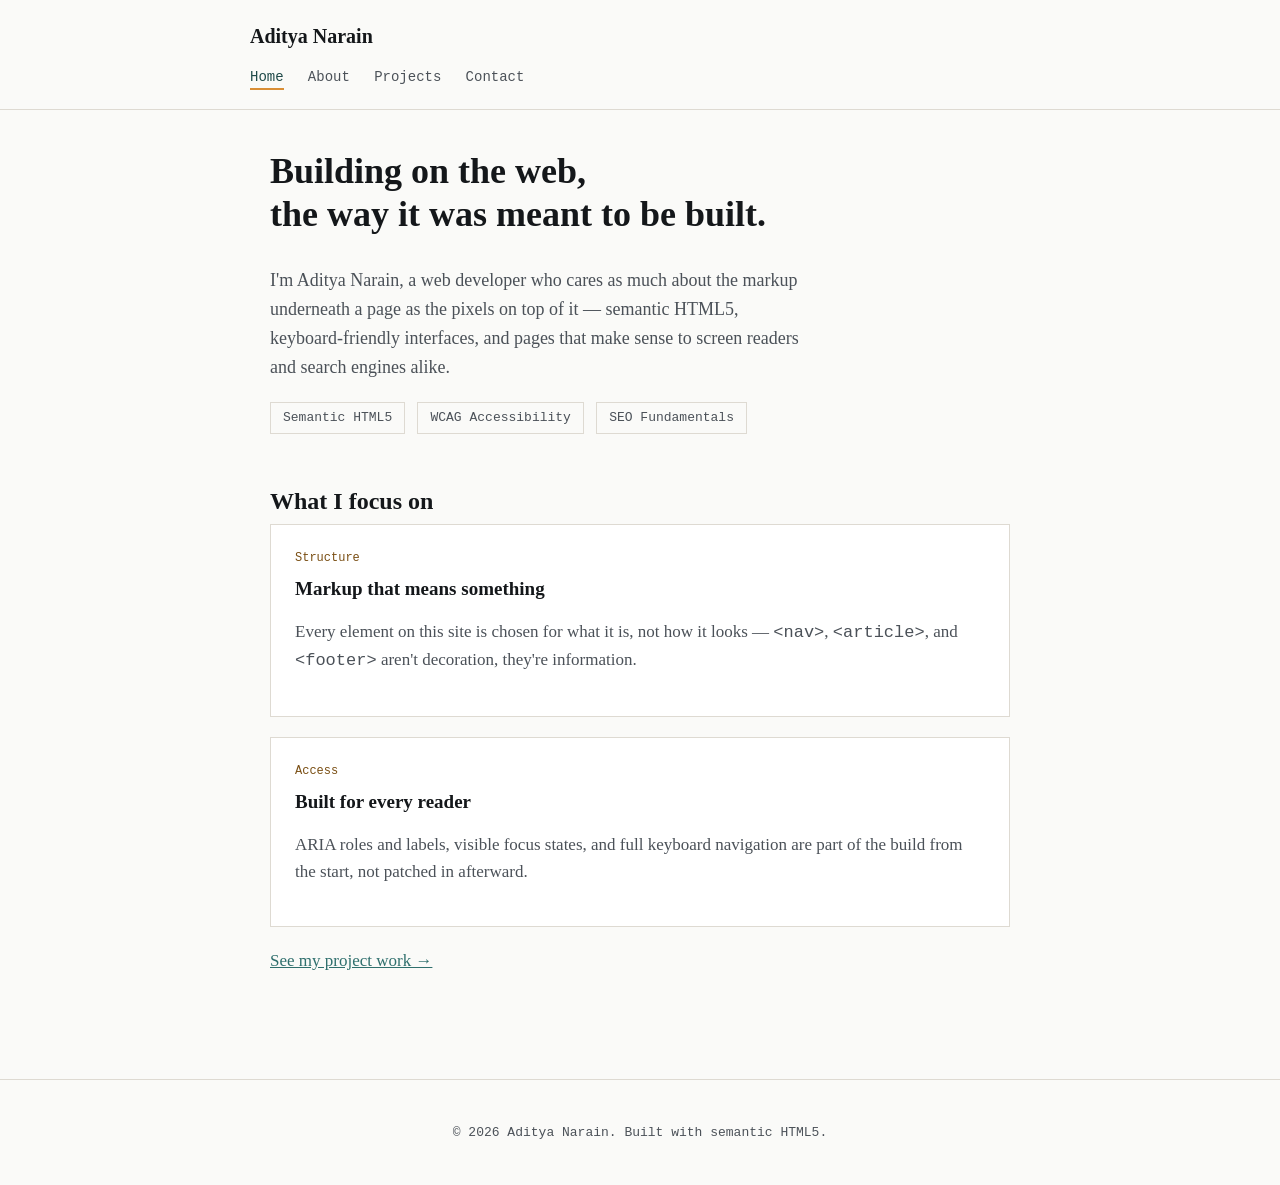
==== index.html @ f95b0f04 "Add files via upload" ====
<!DOCTYPE html>
<html lang="en">
<head>
  <meta charset="UTF-8">
  <meta name="viewport" content="width=device-width, initial-scale=1.0">

  <!-- SEO meta tags -->
  <title>Aditya Narain — Web Developer Portfolio</title>
  <meta name="description" content="Portfolio of Aditya Narain, a web developer focused on semantic, accessible HTML5 and clean front-end engineering.">
  <meta name="author" content="Aditya Narain">
  <meta name="keywords" content="Aditya Narain, web developer, front-end developer, HTML5, accessibility, portfolio">
  <link rel="canonical" href="https://example.com/index.html">

  <!-- Open Graph / social preview -->
  <meta property="og:type" content="website">
  <meta property="og:title" content="Aditya Narain — Web Developer Portfolio">
  <meta property="og:description" content="Semantic, accessible, SEO-conscious front-end work by Aditya Narain.">
  <meta property="og:url" content="https://example.com/index.html">
  <meta name="twitter:card" content="summary">

  <link rel="stylesheet" href="styles.css">
</head>
<body>

  <a class="skip-link" href="#main-content">Skip to main content</a>

  <!-- <header> -->
  <header class="site-header">
    <div class="header-inner">
      <a href="index.html" class="brand">Aditya Narain</a>
      <nav class="main-nav" aria-label="Primary">
        <ul>
          <li><a href="index.html" aria-current="page">Home</a></li>
          <li><a href="about.html">About</a></li>
          <li><a href="projects.html">Projects</a></li>
          <li><a href="contact.html">Contact</a></li>
        </ul>
      </nav>
    </div>
  </header>

  <!-- <main> -->
  <main id="main-content">

    <!-- <section> hero -->
    <section class="hero" aria-labelledby="hero-heading">
      <h1 id="hero-heading">Building on the web,<br>the way it was meant to be built.</h1>
      <p class="lede">I'm Aditya Narain, a web developer who cares as much about the markup underneath a page as the pixels on top of it — semantic HTML5, keyboard-friendly interfaces, and pages that make sense to screen readers and search engines alike.</p>
      <div class="hero-tags" aria-hidden="true">
        <span class="pill">Semantic HTML5</span>
        <span class="pill">WCAG Accessibility</span>
        <span class="pill">SEO Fundamentals</span>
      </div>
    </section>

    <!-- <section> featured work -->
    <section aria-labelledby="work-heading">
      <h2 id="work-heading">What I focus on</h2>
      <div class="card-grid">
        <article class="card">
          <span class="meta">Structure</span>
          <h3>Markup that means something</h3>
          <p>Every element on this site is chosen for what it is, not how it looks — <code>&lt;nav&gt;</code>, <code>&lt;article&gt;</code>, and <code>&lt;footer&gt;</code> aren't decoration, they're information.</p>
        </article>
        <article class="card">
          <span class="meta">Access</span>
          <h3>Built for every reader</h3>
          <p>ARIA roles and labels, visible focus states, and full keyboard navigation are part of the build from the start, not patched in afterward.</p>
        </article>
      </div>
      <p><a href="projects.html">See my project work →</a></p>
    </section>

  </main>

  <!-- <footer> -->
  <footer class="site-footer">
    <p>© 2026 Aditya Narain. Built with semantic HTML5.</p>
  </footer>

</body>
</html>
---- styles.css ----
* {
  box-sizing: border-box;
}

body {
  margin: 0;
  background: #fafaf8;
  color: #14171a;
  font-family: Georgia, "Times New Roman", serif;
  font-size: 17px;
  line-height: 1.6;
}

.skip-link {
  position: absolute;
  left: -999px;
  top: 0;
  background: #14171a;
  color: #fafaf8;
  padding: 12px 20px;
  z-index: 100;
}
.skip-link:focus {
  left: 0;
}

a:focus,
button:focus,
input:focus,
textarea:focus {
  outline: 3px solid #d98e36;
  outline-offset: 2px;
}

.site-header {
  border-bottom: 1px solid #dedad2;
  padding: 20px;
}

.header-inner {
  max-width: 780px;
  margin: 0 auto;
}

.brand {
  font-family: Georgia, serif;
  font-weight: bold;
  font-size: 20px;
  color: #14171a;
  text-decoration: none;
}

.main-nav {
  margin-top: 10px;
}

.main-nav ul {
  list-style: none;
  margin: 0;
  padding: 0;
}

.main-nav li {
  display: inline-block;
  margin-right: 20px;
}

.main-nav a {
  font-family: "Courier New", monospace;
  font-size: 14px;
  text-decoration: none;
  color: #4b5158;
  padding-bottom: 3px;
  border-bottom: 2px solid transparent;
}

.main-nav a:hover,
.main-nav a[aria-current="page"] {
  color: #1f4a49;
  border-bottom-color: #d98e36;
}

main {
  max-width: 780px;
  margin: 0 auto;
  padding: 40px 20px 60px;
}

section {
  margin-bottom: 45px;
}

h1, h2, h3 {
  font-family: Georgia, serif;
  line-height: 1.2;
  margin-top: 0;
}

h1 { font-size: 36px; }
h2 { font-size: 24px; margin-bottom: 8px; }
h3 { font-size: 19px; }

p { color: #4b5158; }

a { color: #2f6f6d; }
a:hover { color: #1f4a49; }

.hero p.lede {
  font-size: 18px;
  max-width: 60ch;
}

.hero-tags {
  margin-top: 20px;
}

.pill {
  display: inline-block;
  font-family: "Courier New", monospace;
  font-size: 13px;
  border: 1px solid #dedad2;
  padding: 5px 12px;
  margin-right: 8px;
  margin-bottom: 8px;
  color: #4b5158;
}

article.card {
  border: 1px solid #dedad2;
  padding: 24px;
  background: white;
  margin-bottom: 20px;
}

article.card h3 {
  margin-bottom: 6px;
}

article.card .meta {
  font-family: "Courier New", monospace;
  font-size: 12px;
  color: #7a4f14;
  margin-bottom: 10px;
  display: block;
}

.btn {
  display: inline-block;
  font-family: "Courier New", monospace;
  font-size: 15px;
  background: #14171a;
  color: #fafaf8;
  padding: 12px 22px;
  text-decoration: none;
  border: none;
  cursor: pointer;
}
.btn:hover { background: #1f4a49; }

form {
  max-width: 520px;
}

.field {
  margin-bottom: 20px;
}

label {
  display: block;
  font-family: "Courier New", monospace;
  font-size: 14px;
  color: #14171a;
  margin-bottom: 6px;
}

.required-mark {
  color: #7a4f14;
}

input,
textarea {
  font-family: Georgia, serif;
  font-size: 16px;
  padding: 10px 12px;
  border: 1px solid #dedad2;
  background: white;
  color: #14171a;
  width: 100%;
}

input:focus,
textarea:focus {
  border-color: #d98e36;
}

.hint {
  font-size: 13px;
  color: #4b5158;
  margin-top: 4px;
}

.error-message {
  font-size: 13px;
  color: #a3341d;
  font-family: "Courier New", monospace;
  display: none;
  margin-top: 4px;
}

.field.invalid .error-message {
  display: block;
}

.field.invalid input,
.field.invalid textarea {
  border-color: #a3341d;
}

[role="status"] {
  font-family: "Courier New", monospace;
  font-size: 14px;
  padding: 14px 16px;
  margin-top: 10px;
}

[role="status"].success {
  background: #e7f2e8;
  color: #285c33;
  border: 1px solid #b6d9ba;
}

.site-footer {
  border-top: 1px solid #dedad2;
  padding: 30px 20px;
  text-align: center;
  font-family: "Courier New", monospace;
  font-size: 13px;
  color: #4b5158;
}

.site-footer a { color: #4b5158; }
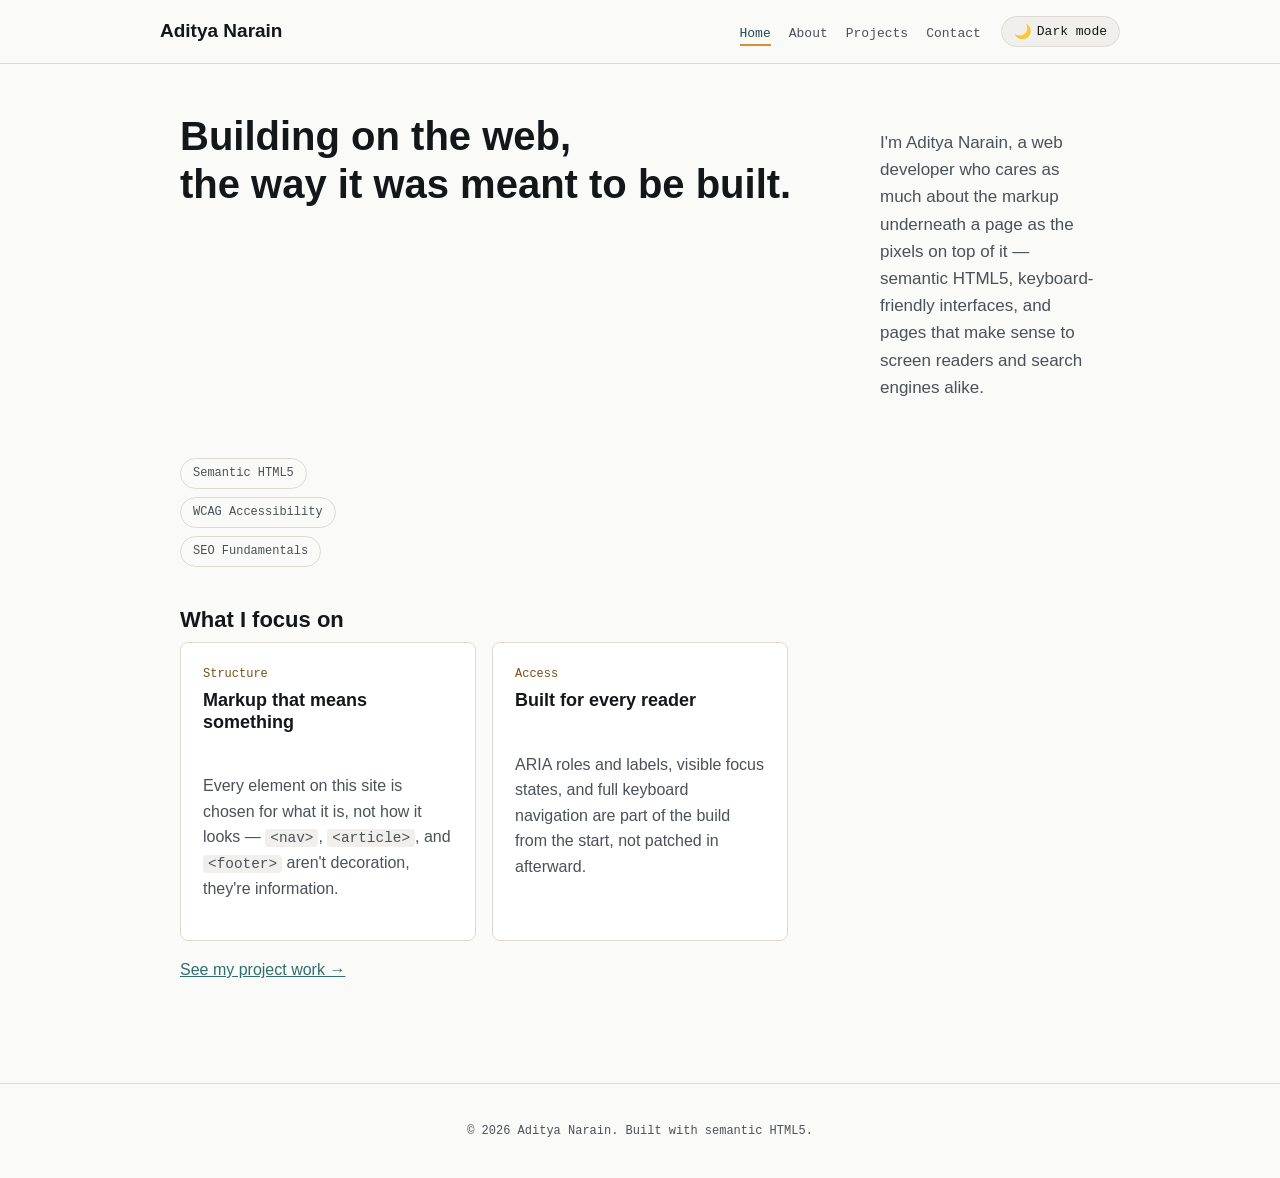
==== commit fe971cc8: "Updated css" ====
--- a/index.html
+++ b/index.html
@@ -9,13 +9,13 @@
   <meta name="description" content="Portfolio of Aditya Narain, a web developer focused on semantic, accessible HTML5 and clean front-end engineering.">
   <meta name="author" content="Aditya Narain">
   <meta name="keywords" content="Aditya Narain, web developer, front-end developer, HTML5, accessibility, portfolio">
-  <link rel="canonical" href="https://example.com/index.html">
+  <link rel="canonical" href="https://aditya-narain17.github.io/aditya-portfolio/index.html">
 
   <!-- Open Graph / social preview -->
   <meta property="og:type" content="website">
   <meta property="og:title" content="Aditya Narain — Web Developer Portfolio">
   <meta property="og:description" content="Semantic, accessible, SEO-conscious front-end work by Aditya Narain.">
-  <meta property="og:url" content="https://example.com/index.html">
+  <meta property="og:url" content="https://aditya-narain17.github.io/aditya-portfolio/index.html">
   <meta name="twitter:card" content="summary">
 
   <link rel="stylesheet" href="styles.css">
@@ -28,14 +28,20 @@
   <header class="site-header">
     <div class="header-inner">
       <a href="index.html" class="brand">Aditya Narain</a>
-      <nav class="main-nav" aria-label="Primary">
-        <ul>
-          <li><a href="index.html" aria-current="page">Home</a></li>
-          <li><a href="about.html">About</a></li>
-          <li><a href="projects.html">Projects</a></li>
-          <li><a href="contact.html">Contact</a></li>
-        </ul>
-      </nav>
+      <div class="header-controls">
+        <nav class="main-nav" aria-label="Primary">
+          <ul>
+            <li><a href="index.html" aria-current="page">Home</a></li>
+            <li><a href="about.html">About</a></li>
+            <li><a href="projects.html">Projects</a></li>
+            <li><a href="contact.html">Contact</a></li>
+          </ul>
+        </nav>
+        <button type="button" id="theme-toggle" class="theme-toggle" aria-pressed="false">
+          <span class="icon" aria-hidden="true">🌙</span>
+          <span class="label">Dark mode</span>
+        </button>
+      </div>
     </div>
   </header>
 
@@ -78,5 +84,6 @@
     <p>© 2026 Aditya Narain. Built with semantic HTML5.</p>
   </footer>
 
+  <script src="theme.js"></script>
 </body>
 </html>
--- a/styles.css
+++ b/styles.css
@@ -2,240 +2,400 @@
   box-sizing: border-box;
 }
 
+/* ---- Theme tokens ---- */
+:root {
+  --bg: #fafaf8;
+  --bg-elevated: #ffffff;
+  --bg-muted: #f0efeb;
+  --ink: #14171a;
+  --ink-soft: #4b5158;
+  --line: #dedad2;
+  --accent: #d98e36;
+  --accent-ink: #7a4f14;
+  --accent-bg: #f6e6cf;
+  --link: #2f6f6d;
+  --link-dark: #1f4a49;
+  --success-bg: #e7f2e8;
+  --success-ink: #285c33;
+  --success-line: #b6d9ba;
+  --error: #a3341d;
+
+  --radius: 8px;
+  --font-body: -apple-system, BlinkMacSystemFont, "Segoe UI", sans-serif;
+  --font-mono: "Courier New", Consolas, monospace;
+
+  color-scheme: light;
+}
+
+[data-theme="dark"] {
+  --bg: #14171a;
+  --bg-elevated: #1e2226;
+  --bg-muted: #23272c;
+  --ink: #f2f0ec;
+  --ink-soft: #b7bcc2;
+  --line: #33383e;
+  --accent: #e8a33d;
+  --accent-ink: #f6c874;
+  --accent-bg: #3a2e15;
+  --link: #6fc2bf;
+  --link-dark: #93d9d6;
+  --success-bg: #16301c;
+  --success-ink: #8fd39a;
+  --success-line: #2b5a35;
+  --error: #e2705a;
+
+  color-scheme: dark;
+}
+
+/* Respect system preference on first visit only —
+   the toggle (via [data-theme]) always wins once set. */
+@media (prefers-color-scheme: dark) {
+  :root:not([data-theme="light"]) {
+    --bg: #14171a;
+    --bg-elevated: #1e2226;
+    --bg-muted: #23272c;
+    --ink: #f2f0ec;
+    --ink-soft: #b7bcc2;
+    --line: #33383e;
+    --accent: #e8a33d;
+    --accent-ink: #f6c874;
+    --accent-bg: #3a2e15;
+    --link: #6fc2bf;
+    --link-dark: #93d9d6;
+    --success-bg: #16301c;
+    --success-ink: #8fd39a;
+    --success-line: #2b5a35;
+    --error: #e2705a;
+    color-scheme: dark;
+  }
+}
+
+html {
+  scroll-behavior: smooth;
+}
+
+@media (prefers-reduced-motion: reduce) {
+  html { scroll-behavior: auto; }
+  * { transition-duration: 0.01ms !important; animation-duration: 0.01ms !important; }
+}
+
 body {
   margin: 0;
-  background: #fafaf8;
-  color: #14171a;
-  font-family: Georgia, "Times New Roman", serif;
-  font-size: 17px;
+  background: var(--bg);
+  color: var(--ink);
+  font-family: var(--font-body);
+  font-size: 16px;
   line-height: 1.6;
+  transition: background-color 0.2s ease, color 0.2s ease;
 }
 
 .skip-link {
   position: absolute;
   left: -999px;
   top: 0;
-  background: #14171a;
-  color: #fafaf8;
+  background: var(--ink);
+  color: var(--bg);
   padding: 12px 20px;
   z-index: 100;
-}
-.skip-link:focus {
-  left: 0;
-}
-
-a:focus,
-button:focus,
-input:focus,
-textarea:focus {
-  outline: 3px solid #d98e36;
+  font-family: var(--font-mono);
+  font-size: 14px;
+}
+.skip-link:focus { left: 0; }
+
+a:focus-visible,
+button:focus-visible,
+input:focus-visible,
+textarea:focus-visible {
+  outline: 3px solid var(--accent);
   outline-offset: 2px;
 }
 
+/* ================= HEADER — Flexbox ================= */
 .site-header {
-  border-bottom: 1px solid #dedad2;
-  padding: 20px;
+  border-bottom: 1px solid var(--line);
+  padding: 16px 20px;
+  position: sticky;
+  top: 0;
+  background: color-mix(in srgb, var(--bg) 92%, transparent);
+  backdrop-filter: blur(6px);
+  z-index: 50;
 }
 
 .header-inner {
-  max-width: 780px;
+  max-width: 960px;
   margin: 0 auto;
+  display: flex;
+  align-items: center;
+  justify-content: space-between;
+  gap: 16px;
+  flex-wrap: wrap;
 }
 
 .brand {
-  font-family: Georgia, serif;
-  font-weight: bold;
-  font-size: 20px;
-  color: #14171a;
+  font-weight: 700;
+  font-size: 19px;
+  color: var(--ink);
   text-decoration: none;
 }
 
-.main-nav {
-  margin-top: 10px;
+.header-controls {
+  display: flex;
+  align-items: center;
+  gap: 20px;
+  flex-wrap: wrap;
 }
 
 .main-nav ul {
   list-style: none;
+  display: flex;
+  gap: 18px;
   margin: 0;
   padding: 0;
 }
 
-.main-nav li {
-  display: inline-block;
-  margin-right: 20px;
-}
-
 .main-nav a {
-  font-family: "Courier New", monospace;
-  font-size: 14px;
+  font-family: var(--font-mono);
+  font-size: 13px;
   text-decoration: none;
-  color: #4b5158;
+  color: var(--ink-soft);
   padding-bottom: 3px;
   border-bottom: 2px solid transparent;
 }
 
 .main-nav a:hover,
 .main-nav a[aria-current="page"] {
-  color: #1f4a49;
-  border-bottom-color: #d98e36;
-}
-
+  color: var(--link-dark);
+  border-bottom-color: var(--accent);
+}
+
+/* Theme toggle button */
+.theme-toggle {
+  display: inline-flex;
+  align-items: center;
+  gap: 6px;
+  background: var(--bg-muted);
+  border: 1px solid var(--line);
+  color: var(--ink);
+  font-family: var(--font-mono);
+  font-size: 13px;
+  padding: 6px 12px;
+  border-radius: 999px;
+  cursor: pointer;
+}
+
+.theme-toggle:hover {
+  border-color: var(--accent);
+}
+
+.theme-toggle .icon {
+  font-size: 14px;
+}
+
+/* ================= LAYOUT ================= */
 main {
-  max-width: 780px;
+  max-width: 960px;
   margin: 0 auto;
-  padding: 40px 20px 60px;
+  padding: 32px 20px 60px;
 }
 
 section {
-  margin-bottom: 45px;
+  margin-bottom: 40px;
 }
 
 h1, h2, h3 {
-  font-family: Georgia, serif;
   line-height: 1.2;
   margin-top: 0;
 }
 
-h1 { font-size: 36px; }
-h2 { font-size: 24px; margin-bottom: 8px; }
-h3 { font-size: 19px; }
-
-p { color: #4b5158; }
-
-a { color: #2f6f6d; }
-a:hover { color: #1f4a49; }
+h1 { font-size: 32px; }
+h2 { font-size: 22px; margin-bottom: 8px; }
+h3 { font-size: 18px; }
+
+p { color: var(--ink-soft); }
+
+a { color: var(--link); }
+a:hover { color: var(--link-dark); }
+
+code {
+  background: var(--bg-muted);
+  border-radius: 4px;
+  padding: 1px 5px;
+  font-size: 0.9em;
+}
+
+/* ================= HERO — CSS Grid ================= */
+.hero {
+  display: grid;
+  grid-template-columns: 1fr;
+  gap: 20px;
+  align-items: start;
+}
 
 .hero p.lede {
-  font-size: 18px;
+  font-size: 17px;
   max-width: 60ch;
 }
 
 .hero-tags {
-  margin-top: 20px;
+  display: flex;
+  gap: 8px;
+  flex-wrap: wrap;
 }
 
 .pill {
-  display: inline-block;
-  font-family: "Courier New", monospace;
-  font-size: 13px;
-  border: 1px solid #dedad2;
+  font-family: var(--font-mono);
+  font-size: 12px;
+  border: 1px solid var(--line);
   padding: 5px 12px;
-  margin-right: 8px;
-  margin-bottom: 8px;
-  color: #4b5158;
+  border-radius: 999px;
+  color: var(--ink-soft);
+  white-space: nowrap;
+}
+
+/* ================= CARD GRID — CSS Grid ================= */
+.card-grid {
+  display: grid;
+  grid-template-columns: 1fr;
+  gap: 16px;
 }
 
 article.card {
-  border: 1px solid #dedad2;
-  padding: 24px;
-  background: white;
-  margin-bottom: 20px;
-}
-
-article.card h3 {
-  margin-bottom: 6px;
+  border: 1px solid var(--line);
+  border-radius: var(--radius);
+  padding: 22px;
+  background: var(--bg-elevated);
+  display: flex;
+  flex-direction: column;
+  gap: 6px;
 }
 
 article.card .meta {
-  font-family: "Courier New", monospace;
+  font-family: var(--font-mono);
   font-size: 12px;
-  color: #7a4f14;
-  margin-bottom: 10px;
-  display: block;
-}
-
+  color: var(--accent-ink);
+}
+
+/* ================= BUTTONS ================= */
 .btn {
   display: inline-block;
-  font-family: "Courier New", monospace;
-  font-size: 15px;
-  background: #14171a;
-  color: #fafaf8;
-  padding: 12px 22px;
+  font-family: var(--font-mono);
+  font-size: 14px;
+  background: var(--ink);
+  color: var(--bg);
+  padding: 11px 20px;
+  border-radius: var(--radius);
   text-decoration: none;
   border: none;
   cursor: pointer;
 }
-.btn:hover { background: #1f4a49; }
-
+.btn:hover { background: var(--link-dark); color: var(--bg-elevated); }
+
+/* ================= FORM — Flexbox ================= */
 form {
+  display: flex;
+  flex-direction: column;
+  gap: 20px;
   max-width: 520px;
 }
 
 .field {
-  margin-bottom: 20px;
+  display: flex;
+  flex-direction: column;
+  gap: 6px;
 }
 
 label {
-  display: block;
-  font-family: "Courier New", monospace;
-  font-size: 14px;
-  color: #14171a;
-  margin-bottom: 6px;
-}
-
-.required-mark {
-  color: #7a4f14;
-}
+  font-family: var(--font-mono);
+  font-size: 13px;
+  color: var(--ink);
+}
+
+.required-mark { color: var(--accent-ink); }
 
 input,
 textarea {
-  font-family: Georgia, serif;
+  font-family: var(--font-body);
   font-size: 16px;
   padding: 10px 12px;
-  border: 1px solid #dedad2;
-  background: white;
-  color: #14171a;
+  border: 1px solid var(--line);
+  border-radius: var(--radius);
+  background: var(--bg-elevated);
+  color: var(--ink);
   width: 100%;
 }
 
 input:focus,
-textarea:focus {
-  border-color: #d98e36;
-}
-
-.hint {
+textarea:focus { border-color: var(--accent); }
+
+.hint { font-size: 12px; color: var(--ink-soft); }
+
+.error-message {
+  font-size: 12px;
+  color: var(--error);
+  font-family: var(--font-mono);
+  display: none;
+}
+
+.field.invalid .error-message { display: block; }
+.field.invalid input,
+.field.invalid textarea { border-color: var(--error); }
+
+[role="status"] {
+  font-family: var(--font-mono);
   font-size: 13px;
-  color: #4b5158;
-  margin-top: 4px;
-}
-
-.error-message {
-  font-size: 13px;
-  color: #a3341d;
-  font-family: "Courier New", monospace;
-  display: none;
-  margin-top: 4px;
-}
-
-.field.invalid .error-message {
-  display: block;
-}
-
-.field.invalid input,
-.field.invalid textarea {
-  border-color: #a3341d;
-}
-
-[role="status"] {
-  font-family: "Courier New", monospace;
-  font-size: 14px;
   padding: 14px 16px;
-  margin-top: 10px;
+  border-radius: var(--radius);
 }
 
 [role="status"].success {
-  background: #e7f2e8;
-  color: #285c33;
-  border: 1px solid #b6d9ba;
-}
-
+  background: var(--success-bg);
+  color: var(--success-ink);
+  border: 1px solid var(--success-line);
+}
+
+/* ================= FOOTER — Flexbox ================= */
 .site-footer {
-  border-top: 1px solid #dedad2;
-  padding: 30px 20px;
+  border-top: 1px solid var(--line);
+  padding: 26px 20px;
   text-align: center;
-  font-family: "Courier New", monospace;
-  font-size: 13px;
-  color: #4b5158;
-}
-
-.site-footer a { color: #4b5158; }
+  font-family: var(--font-mono);
+  font-size: 12px;
+  color: var(--ink-soft);
+}
+
+/* ================================================
+   MOBILE-FIRST RESPONSIVE BREAKPOINTS
+   Base styles above = mobile. Enhance upward.
+   ================================================ */
+
+/* Tablet and up */
+@media (min-width: 640px) {
+  h1 { font-size: 40px; }
+
+  .card-grid {
+    grid-template-columns: repeat(2, 1fr);
+  }
+
+  .hero {
+    grid-template-columns: 2fr 1fr;
+  }
+
+  .hero-tags {
+    flex-direction: column;
+    align-items: flex-start;
+  }
+}
+
+/* Desktop and up */
+@media (min-width: 900px) {
+  main { padding-top: 48px; }
+
+  .card-grid {
+    grid-template-columns: repeat(3, 1fr);
+  }
+
+  .hero {
+    grid-template-columns: 3fr 1fr;
+    gap: 40px;
+  }
+}
